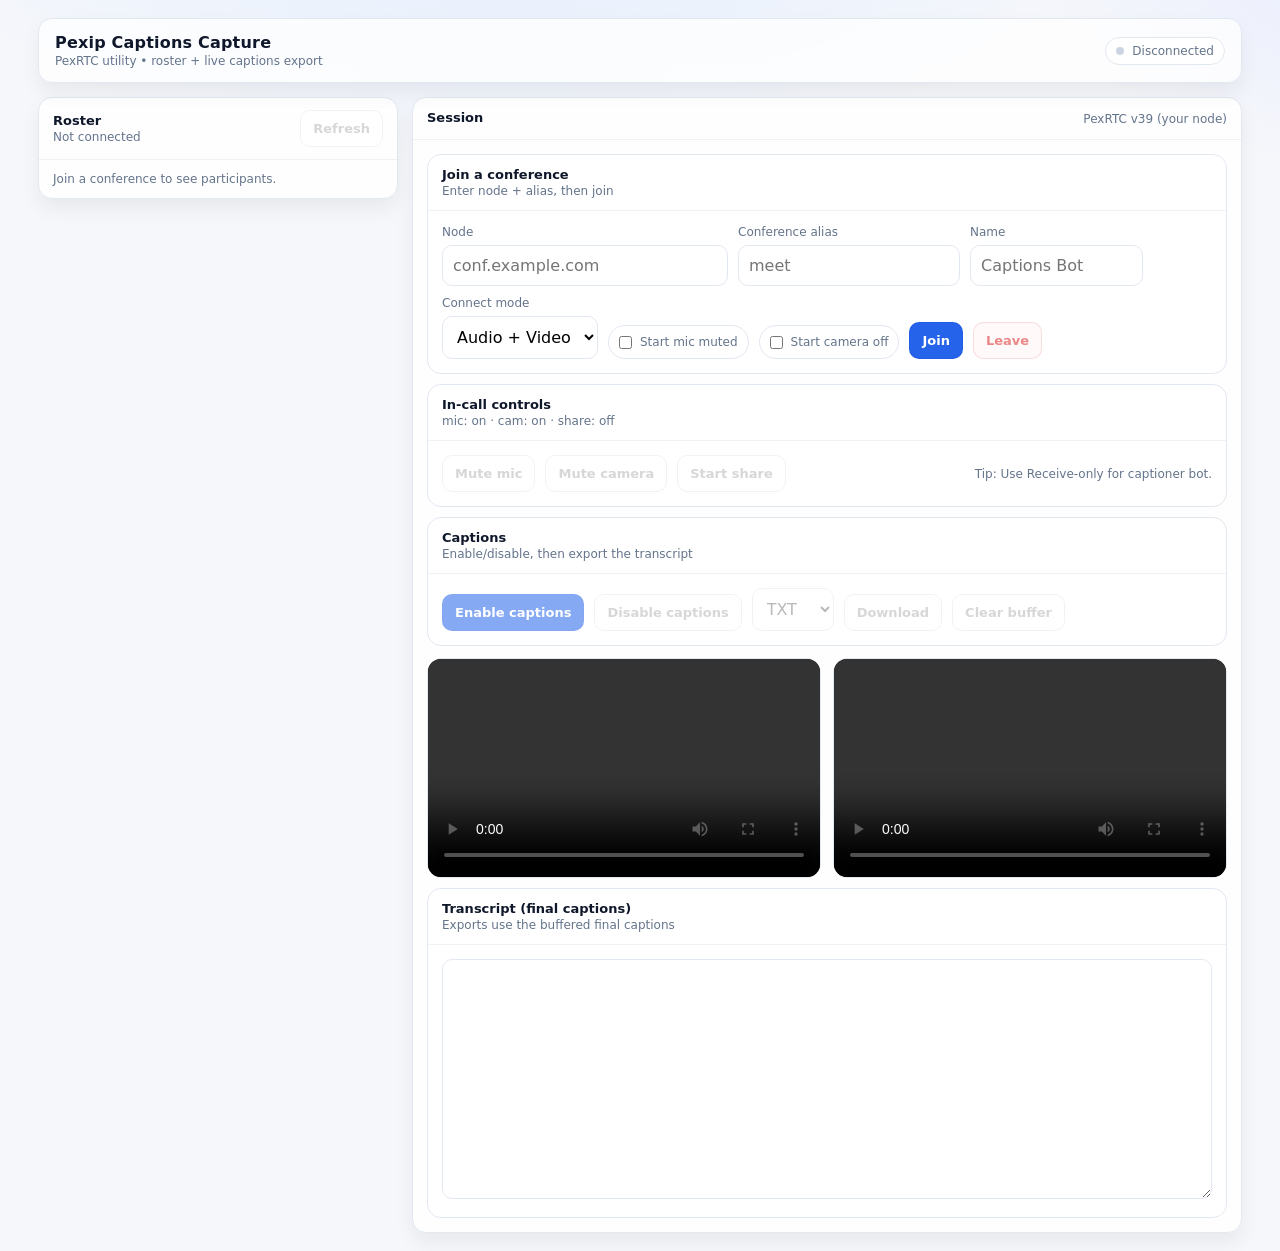
==== captioner/index.html @ 4b04f2ae "change name" ====
<!doctype html>
<html lang="en">

<head>
    <meta charset="utf-8" />
    <meta name="viewport" content="width=device-width, initial-scale=1" />
    <title>Pexip Captions Capture (PexRTC v39)</title>

    <link rel="stylesheet" href="./styles.css" />
</head>

<body>
    <div class="app">
        <div class="topbar">
            <div class="brand">
                <h1>Pexip Captions Capture</h1>
                <div class="sub">PexRTC utility • roster + live captions export</div>
            </div>
            <div class="badge" title="Connection status">
                <span id="connDot" class="dot"></span>
                <span id="connText">Disconnected</span>
            </div>
        </div>

        <div class="grid">
            <!-- LEFT: Roster -->
            <div class="card">
                <div class="cardHeader">
                    <div class="title">
                        <strong>Roster</strong>
                        <span id="rosterMeta">Not connected</span>
                    </div>
                    <button id="refreshRoster" class="btn" disabled>Refresh</button>
                </div>
                <div class="rosterBody" id="rosterList">
                    <div class="muted">Join a conference to see participants.</div>
                </div>
            </div>

            <!-- RIGHT: Main -->
            <div class="card">
                <div class="cardHeader">
                    <div class="title">
                        <strong>Session</strong>
                        <span id="status" class="statusline"></span>
                    </div>
                    <div class="muted">PexRTC v39 (your node)</div>
                </div>

                <div class="cardBody">

                    <!-- Join -->
                    <div class="card cardFlat">
                        <div class="cardHeader">
                            <div class="title">
                                <strong>Join a conference</strong>
                                <span>Enter node + alias, then join</span>
                            </div>
                        </div>
                        <div class="cardBody">
                            <div class="row">
                                <div class="field">
                                    <label for="node">Node</label>
                                    <input id="node" size="28" placeholder="conf.example.com" />
                                </div>
                                <div class="field">
                                    <label for="alias">Conference alias</label>
                                    <input id="alias" size="20" placeholder="meet" />
                                </div>
                                <div class="field">
                                    <label for="name">Name</label>
                                    <input id="name" size="14" placeholder="Captions Bot" />
                                </div>

                                <div class="field">
                                    <label for="mode">Connect mode</label>
                                    <select id="mode">
                                        <option value="video">Audio + Video</option>
                                        <option value="audioonly">Audio only</option>
                                        <option value="recvonly">Receive-only</option>
                                        <option value="none">Roster-only</option>
                                    </select>
                                </div>

                                <label class="pill" title="Start with mic muted">
                                    <input id="startMuted" type="checkbox" />
                                    Start mic muted
                                </label>

                                <label class="pill" title="Start with camera muted">
                                    <input id="startCamOff" type="checkbox" />
                                    Start camera off
                                </label>

                                <button id="join" class="btn primary">Join</button>
                                <button id="leave" class="btn danger" disabled>Leave</button>
                            </div>
                        </div>
                    </div>

                    <div class="spacer"></div>

                    <!-- In-call controls -->
                    <div class="card cardFlat">
                        <div class="cardHeader">
                            <div class="title">
                                <strong>In-call controls</strong>
                                <span id="mediaState" class="muted"></span>
                            </div>
                        </div>
                        <div class="cardBody">
                            <div class="toolbar">
                                <div class="left">
                                    <button id="toggleMic" class="btn" disabled>Mute mic</button>
                                    <button id="toggleCam" class="btn" disabled>Mute camera</button>
                                    <button id="toggleShare" class="btn" disabled>Start share</button>
                                </div>
                                <div class="right">
                                    <span class="muted">Tip: Use Receive-only for captioner bot.</span>
                                </div>
                            </div>
                        </div>
                    </div>

                    <div class="spacer"></div>

                    <!-- Captions + export -->
                    <div class="card cardFlat">
                        <div class="cardHeader">
                            <div class="title">
                                <strong>Captions</strong>
                                <span>Enable/disable, then export the transcript</span>
                            </div>
                        </div>
                        <div class="cardBody">
                            <div class="row">
                                <button id="captionsOn" class="btn primary" disabled>Enable captions</button>
                                <button id="captionsOff" class="btn" disabled>Disable captions</button>

                                <select id="downloadFormat" disabled>
                                    <option value="txt">TXT</option>
                                    <option value="srt">SRT</option>
                                    <option value="json">JSON</option>
                                    <option value="csv">CSV</option>
                                </select>
                                <button id="download" class="btn" disabled>Download</button>

                                <button id="clear" class="btn ghost" disabled>Clear buffer</button>
                            </div>
                        </div>
                    </div>

                    <!-- Videos -->
                    <div class="videos">
                        <div class="videoCard">
                            <div class="label">Remote</div>
                            <video id="remote" playsinline autoplay controls></video>
                        </div>
                        <div class="videoCard">
                            <div class="label">Presentation</div>
                            <video id="presentation" playsinline autoplay controls></video>
                        </div>
                    </div>

                    <div class="spacer"></div>

                    <!-- Transcript -->
                    <div class="card cardFlat">
                        <div class="cardHeader">
                            <div class="title">
                                <strong>Transcript (final captions)</strong>
                                <span class="muted">Exports use the buffered final captions</span>
                            </div>
                        </div>
                        <div class="cardBody">
                            <textarea id="out" readonly></textarea>
                        </div>
                    </div>

                </div>
            </div>
        </div>
    </div>

    <!-- ES Modules -->
    <script type="module" src="./js/main.js"></script>
</body>

</html>
---- captioner/styles.css ----
/* ---------------------------------------
  “Starter-app-like” styling (single-file)
  - App shell with header
  - Card panels
  - Consistent spacing + controls
  - Light theme (like tutorial screenshots)
---------------------------------------- */

:root {
    --bg: #f6f7fb;
    --card: #ffffff;
    --text: #0f172a;
    /* slate-900 */
    --muted: #64748b;
    /* slate-500 */
    --line: #e2e8f0;
    /* slate-200 */
    --line2: #eef2f7;
    --brand: #2563eb;
    /* blue-600 */
    --brand2: #1d4ed8;
    /* blue-700 */
    --danger: #dc2626;
    /* red-600 */
    --good: #16a34a;
    /* green-600 */
    --shadow: 0 10px 20px rgba(2, 6, 23, .06);
    --r: 14px;
    --r2: 10px;
    --pad: 14px;
    --gap: 12px;
    --font: ui-sans-serif, system-ui, -apple-system, Segoe UI, Roboto, Helvetica, Arial, "Apple Color Emoji", "Segoe UI Emoji";
}

* {
    box-sizing: border-box;
}

body {
    margin: 0;
    font-family: var(--font);
    color: var(--text);
    background:
        radial-gradient(1200px 600px at 40% -200px, #dbeafe 0%, rgba(219, 234, 254, 0) 60%),
        radial-gradient(900px 500px at 120% -100px, #e0e7ff 0%, rgba(224, 231, 255, 0) 60%),
        var(--bg);
}

a {
    color: var(--brand);
    text-decoration: none;
}

a:hover {
    text-decoration: underline;
}

/* App shell */
.app {
    max-width: 1240px;
    margin: 0 auto;
    padding: 18px;
}

.topbar {
    display: flex;
    align-items: center;
    justify-content: space-between;
    gap: 12px;
    padding: 14px 16px;
    border: 1px solid var(--line);
    border-radius: var(--r);
    background: rgba(255, 255, 255, .75);
    backdrop-filter: blur(8px);
    box-shadow: var(--shadow);
}

.brand {
    display: flex;
    flex-direction: column;
    gap: 2px;
}

.brand h1 {
    margin: 0;
    font-size: 16px;
    font-weight: 750;
    letter-spacing: .2px;
}

.brand .sub {
    font-size: 12px;
    color: var(--muted);
}

.badge {
    display: inline-flex;
    align-items: center;
    gap: 8px;
    padding: 6px 10px;
    border-radius: 999px;
    border: 1px solid var(--line);
    background: #fff;
    font-size: 12px;
    color: var(--muted);
    white-space: nowrap;
}

.dot {
    width: 8px;
    height: 8px;
    border-radius: 999px;
    background: #cbd5e1;
}

.dot.connected {
    background: var(--good);
}

.dot.connecting {
    background: #f59e0b;
}

.dot.error {
    background: var(--danger);
}

/* Layout */
.grid {
    margin-top: 14px;
    display: grid;
    grid-template-columns: 360px 1fr;
    gap: 14px;
    align-items: start;
}

@media (max-width: 1020px) {
    .grid {
        grid-template-columns: 1fr;
    }
}

/* Cards */
.card {
    border: 1px solid var(--line);
    background: rgba(255, 255, 255, .9);
    border-radius: var(--r);
    box-shadow: var(--shadow);
    overflow: hidden;
}

/* Replacement for inline style="box-shadow:none;" */
.card.cardFlat {
    box-shadow: none;
}

.cardHeader {
    padding: 12px 14px;
    border-bottom: 1px solid var(--line2);
    display: flex;
    align-items: center;
    justify-content: space-between;
    gap: 12px;
}

.cardHeader .title {
    display: flex;
    flex-direction: column;
    gap: 2px;
}

.cardHeader .title strong {
    font-size: 13px;
}

.cardHeader .title span {
    font-size: 12px;
    color: var(--muted);
}

.cardBody {
    padding: 14px;
}

/* Forms */
.row {
    display: flex;
    gap: 10px;
    flex-wrap: wrap;
    align-items: end;
}

.field {
    display: flex;
    flex-direction: column;
    gap: 6px;
}

.field label {
    font-size: 12px;
    color: var(--muted);
}

input,
select,
textarea,
button {
    font: inherit;
}

input,
select,
textarea {
    border: 1px solid var(--line);
    border-radius: 10px;
    background: #fff;
    padding: 10px 10px;
    outline: none;
}

input:focus,
select:focus,
textarea:focus {
    border-color: rgba(37, 99, 235, .55);
    box-shadow: 0 0 0 4px rgba(37, 99, 235, .14);
}

/* Buttons */
.btn {
    border: 1px solid var(--line);
    border-radius: 10px;
    background: #fff;
    padding: 10px 12px;
    cursor: pointer;
    font-weight: 650;
    font-size: 13px;
    transition: transform .03s ease, background .15s ease, border-color .15s ease;
    user-select: none;
}

.btn:hover {
    background: #f8fafc;
}

.btn:active {
    transform: translateY(1px);
}

.btn.primary {
    background: var(--brand);
    border-color: rgba(29, 78, 216, .35);
    color: #fff;
}

.btn.primary:hover {
    background: var(--brand2);
}

.btn.danger {
    background: #fff5f5;
    border-color: rgba(220, 38, 38, .25);
    color: var(--danger);
}

.btn.ghost {
    background: transparent;
}

.btn:disabled,
input:disabled,
select:disabled,
textarea:disabled {
    opacity: .55;
    cursor: not-allowed;
}

.pill {
    display: inline-flex;
    gap: 8px;
    align-items: center;
    padding: 9px 10px;
    border: 1px solid var(--line);
    border-radius: 999px;
    background: #fff;
    font-size: 12px;
    color: var(--muted);
}

.pill input {
    margin: 0;
}

.toolbar {
    display: flex;
    gap: 10px;
    flex-wrap: wrap;
    align-items: center;
    justify-content: space-between;
}

.toolbar .left,
.toolbar .right {
    display: flex;
    gap: 10px;
    flex-wrap: wrap;
    align-items: center;
}

/* Videos */
.videos {
    display: grid;
    grid-template-columns: 1fr 1fr;
    gap: 12px;
    margin-top: 12px;
}

@media (max-width: 860px) {
    .videos {
        grid-template-columns: 1fr;
    }
}

.videoCard {
    border: 1px solid var(--line);
    border-radius: var(--r);
    overflow: hidden;
    background: #0b1220;
    position: relative;
    min-height: 220px;
}

.videoCard .label {
    position: absolute;
    top: 10px;
    left: 10px;
    padding: 6px 10px;
    border-radius: 999px;
    background: rgba(255, 255, 255, .10);
    border: 1px solid rgba(255, 255, 255, .16);
    color: rgba(255, 255, 255, .85);
    font-size: 12px;
    backdrop-filter: blur(6px);
}

video {
    width: 100%;
    height: 100%;
    display: block;
    background: #000;
    object-fit: contain;
}

/* Transcript */
textarea {
    width: 100%;
    min-height: 240px;
    resize: vertical;
    font-family: ui-monospace, SFMono-Regular, Menlo, Monaco, Consolas, "Liberation Mono", "Courier New", monospace;
    font-size: 12px;
    line-height: 1.4;
    background: #fff;
}

/* Roster */
.rosterBody {
    max-height: 72vh;
    overflow: auto;
    padding: 12px 14px;
}

.rosterItem {
    border: 1px solid var(--line2);
    border-radius: 12px;
    padding: 10px 12px;
    background: #fff;
    margin-bottom: 10px;
    transition: border-color .15s ease, box-shadow .15s ease;
}

.rosterTop {
    display: flex;
    justify-content: space-between;
    align-items: center;
    gap: 10px;
}

.rosterName {
    font-weight: 700;
    font-size: 13px;
    overflow: hidden;
    text-overflow: ellipsis;
    white-space: nowrap;
}

.rosterBadge {
    font-size: 12px;
    color: var(--muted);
    padding: 4px 9px;
    border-radius: 999px;
    border: 1px solid var(--line);
    background: #fff;
    white-space: nowrap;
}

.rosterSub {
    margin-top: 6px;
    display: flex;
    gap: 6px;
    flex-wrap: wrap;
}

.kv {
    font-size: 11px;
    padding: 4px 8px;
    border-radius: 999px;
    border: 1px solid var(--line2);
    background: #f8fafc;
    color: #334155;
}

.activeSpeaker {
    border-color: rgba(37, 99, 235, .35);
    box-shadow: 0 0 0 3px rgba(37, 99, 235, .10) inset;
}

.activeSpeaker .rosterBadge {
    border-color: rgba(37, 99, 235, .35);
    background: rgba(37, 99, 235, .08);
    color: #1d4ed8;
    font-weight: 700;
}

/* Small helper text */
.muted {
    color: var(--muted);
    font-size: 12px;
}

.spacer {
    height: 10px;
}

.statusline {
    font-size: 12px;
    color: var(--muted);
}
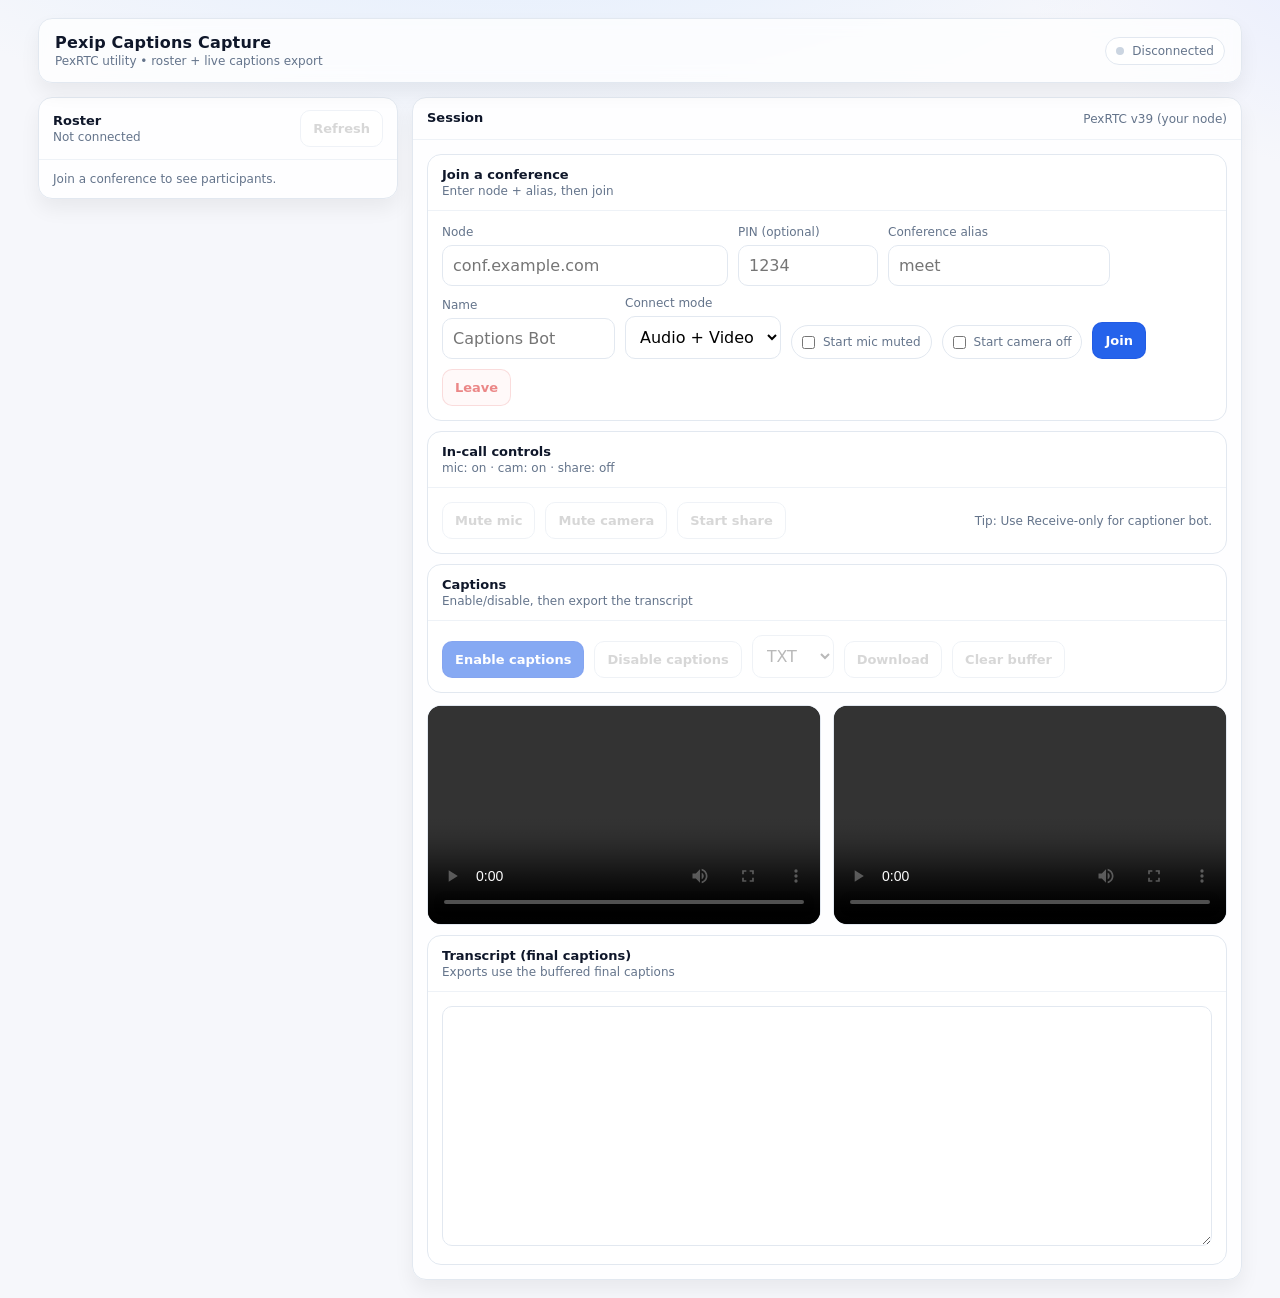
==== commit 8c2d0904: "change captions html to index" ====
--- a/captioner/index.html
+++ b/captioner/index.html
@@ -62,6 +62,10 @@
                                 <div class="field">
                                     <label for="node">Node</label>
                                     <input id="node" size="28" placeholder="conf.example.com" />
+                                </div>
+                                <div class="field">
+                                    <label for="pin">PIN (optional)</label>
+                                    <input id="pin" size="10" placeholder="1234" inputmode="numeric" autocomplete="one-time-code" />
                                 </div>
                                 <div class="field">
                                     <label for="alias">Conference alias</label>
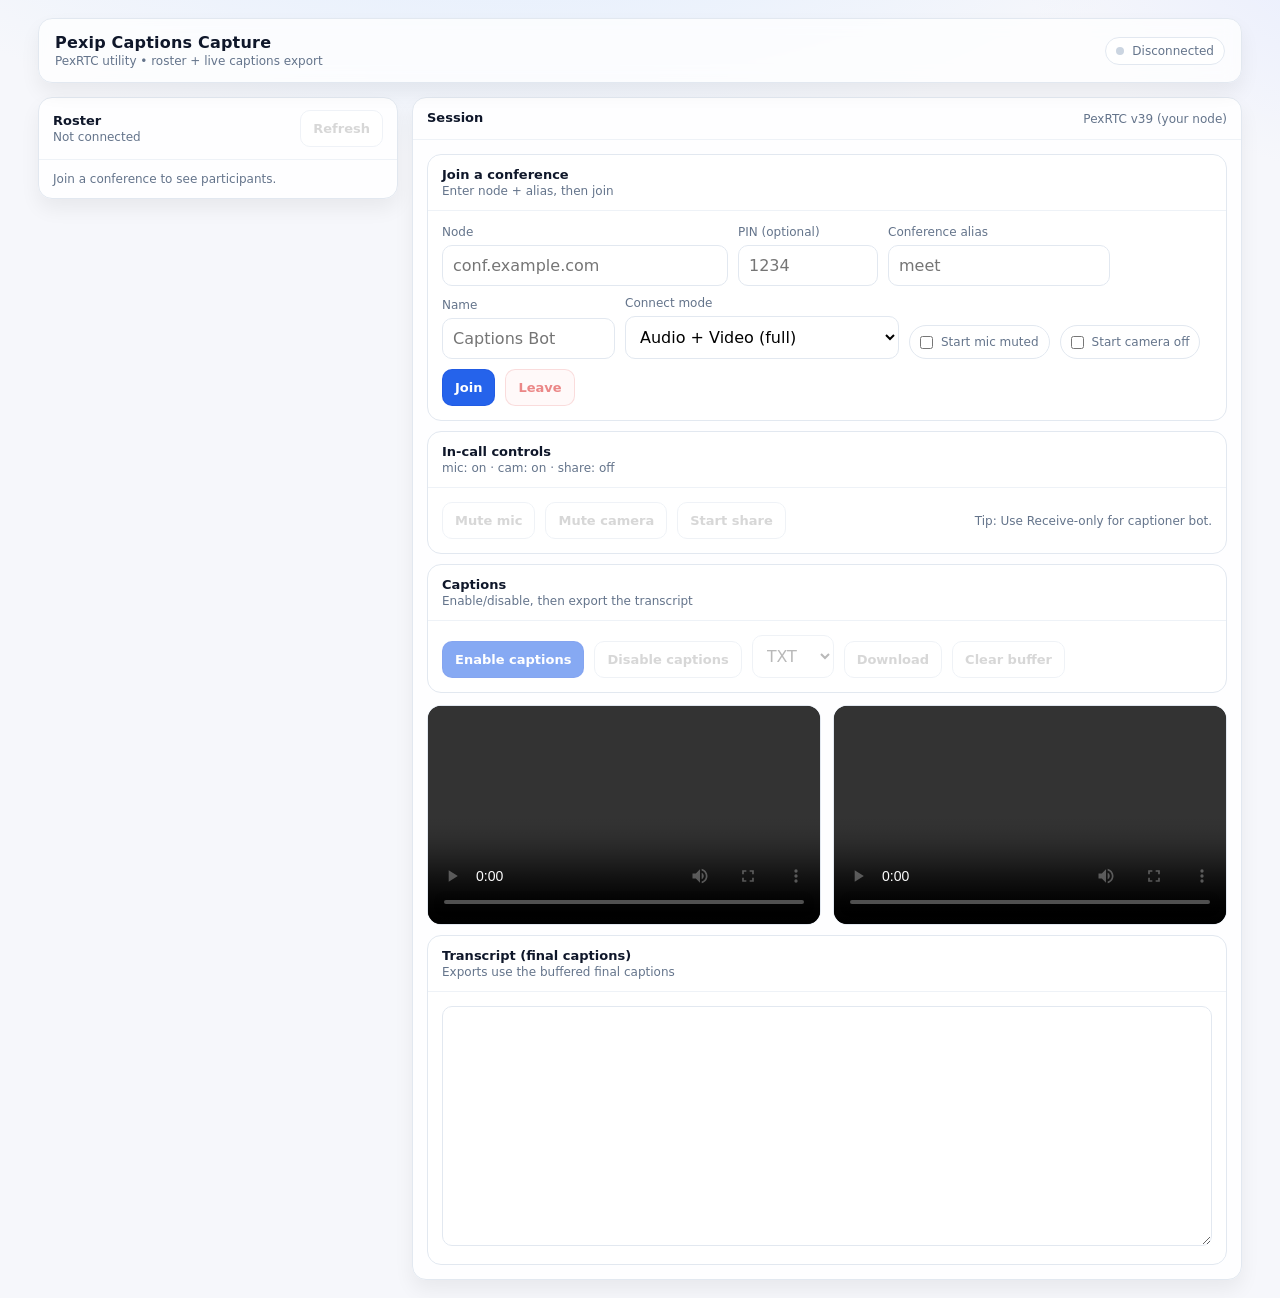
==== commit c4458ceb: "Add recv" ====
--- a/captioner/index.html
+++ b/captioner/index.html
@@ -79,9 +79,10 @@
                                 <div class="field">
                                     <label for="mode">Connect mode</label>
                                     <select id="mode">
-                                        <option value="video">Audio + Video</option>
-                                        <option value="audioonly">Audio only</option>
-                                        <option value="recvonly">Receive-only</option>
+                                        <option value="full">Audio + Video (full)</option>
+                                        <option value="audio">Audio only</option>
+                                        <option value="presentation">Presentation only</option>
+                                        <option value="recvonly">Receive-only (audio + video)</option>
                                         <option value="none">Roster-only</option>
                                     </select>
                                 </div>
